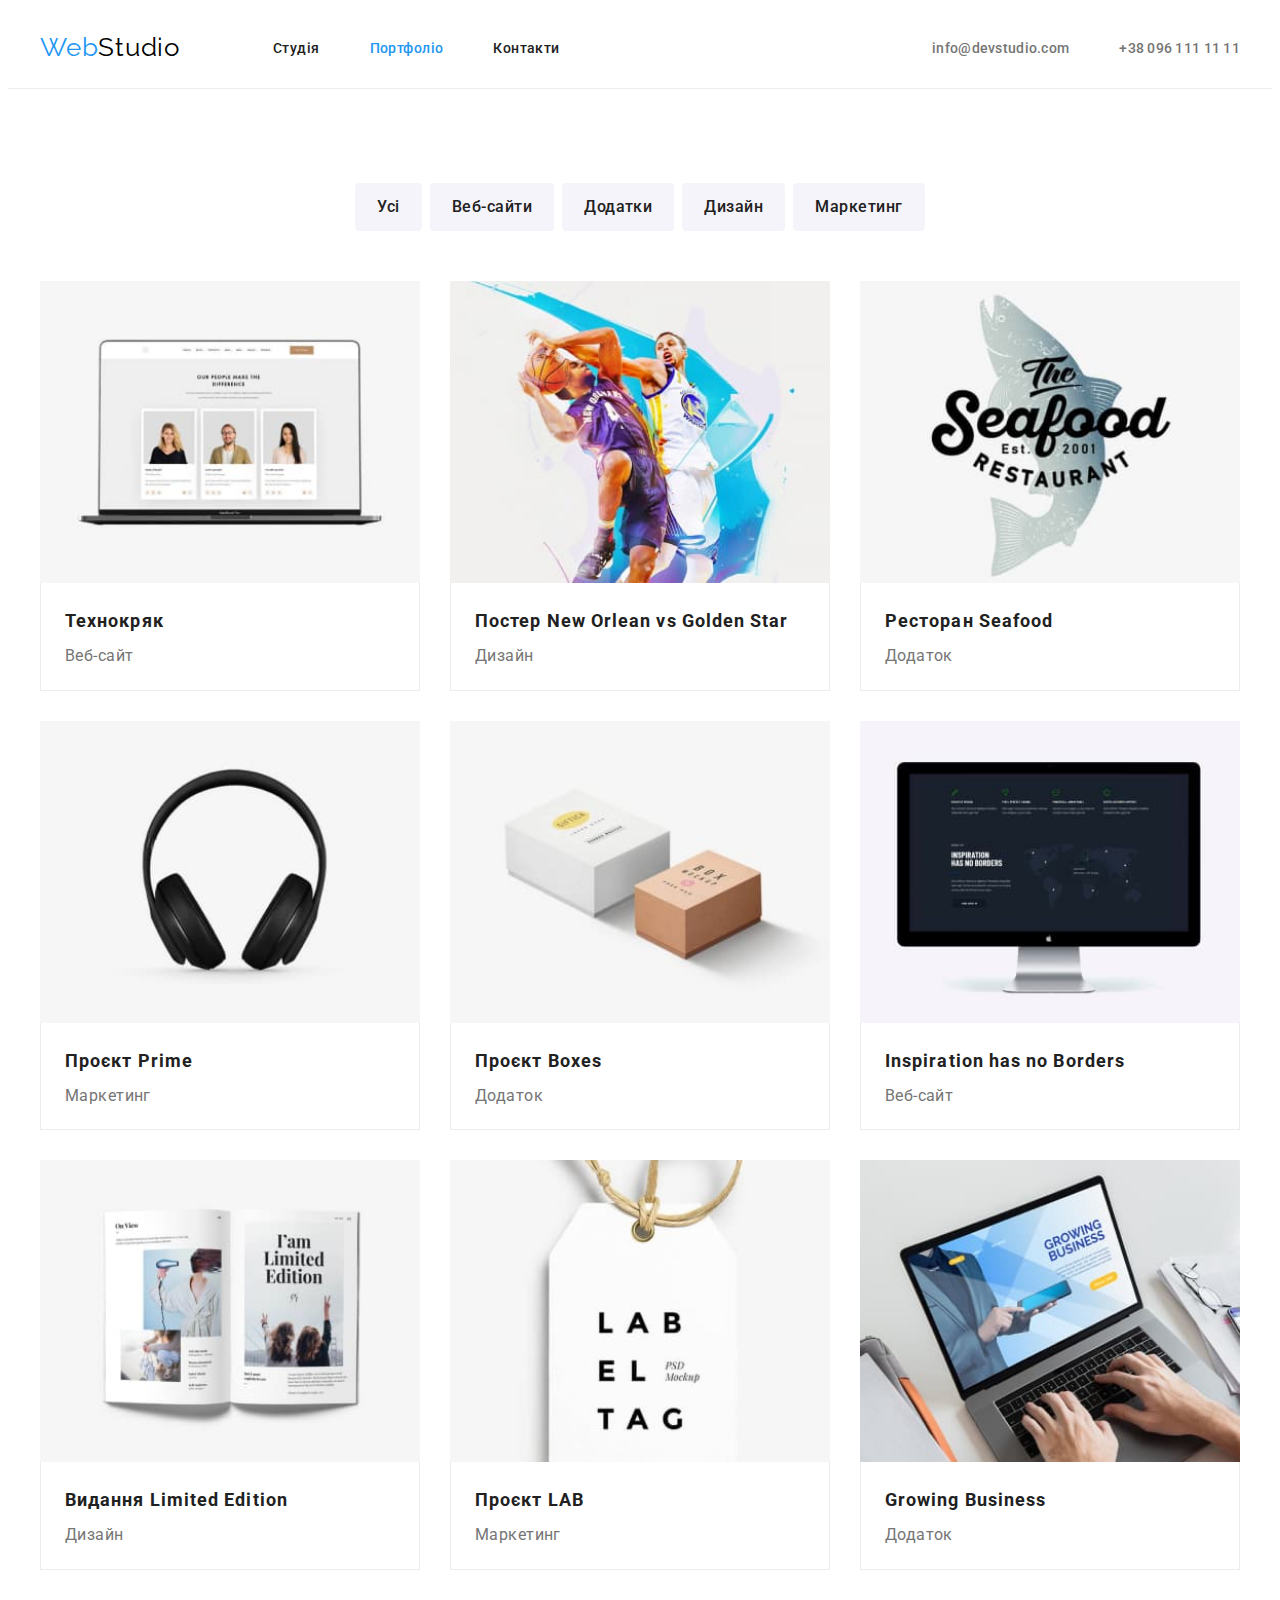
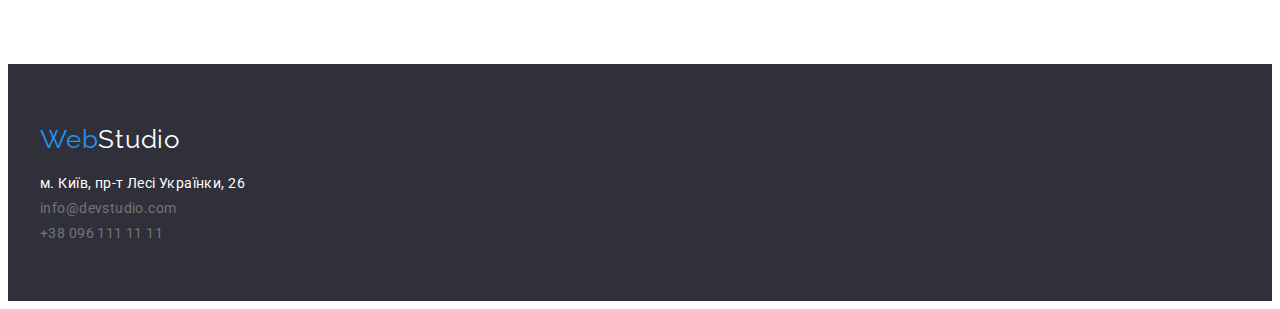
==== portfolio.html @ d1cfa1af "Initial commit" ====
<!DOCTYPE html>
<html lang="uk">
  <head>
    <meta charset="UTF-8" />
    <meta http-equiv="X-UA-Compatible" content="IE=edge" />
    <meta name="viewport" content="width=device-width, initial-scale=1.0" />
    <title>Portfolio</title>
    <!-- Fonts  -->
    <link rel="preconnect" href="https://fonts.googleapis.com" />
    <link rel="preconnect" href="https://fonts.gstatic.com" crossorigin />
    <link
      href="https://fonts.googleapis.com/css2?family=Raleway:wght@700&family=Roboto:wght@400;500;700;900&display=swap"
      rel="stylesheet"
    />
    <!-- Modern normalize  -->
    <link
      rel="stylesheet"
      href="https://cdnjs.cloudflare.com/ajax/libs/modern-normalize/1.1.0/modern-normalize.min.css"
      integrity="sha512-wpPYUAdjBVSE4KJnH1VR1HeZfpl1ub8YT/NKx4PuQ5NmX2tKuGu6U/JRp5y+Y8XG2tV+wKQpNHVUX03MfMFn9Q=="
      crossorigin="anonymous"
      referrerpolicy="no-referrer"
    />
    <!-- Custom style  -->
    <link rel="stylesheet" href="./css/styles.css" />
  </head>
  <body>
    <!-- header  -->
    <header class="portfolio header">
      <div class="container main-nav">
        <a class="logo link" href="./index.html"
          >Web<span class="logo-header-item">Studio</span></a
        >
        <!-- Nav  -->
        <nav>
          <ul class="site-nav list">
            <li class="item main-item">
              <a href="./index.html" class="link">Студія</a>
            </li>
            <li class="item">
              <a href="./portfolio.html" class="link current">Портфоліо</a>
            </li>
            <li class="item"><a href="" class="link">Контакти</a></li>
          </ul>
        </nav>
        <ul class="auth-nav list">
          <li class="item">
            <a href="mailto:info@devstudio.com" class="auth link"
              >info@devstudio.com</a
            >
          </li>
          <li class="item">
            <a href="tel:+380961111111" class="auth link">+38 096 111 11 11</a>
          </li>
        </ul>
      </div>
    </header>
    <main>
      <!-- Portfolio  -->
      <section class="section">
        <div class="container">
          <h1 class="visually-hidden">Портфоліо</h1>
          <ul class="list list-item">
            <li class="item">
              <button type="button" class="portfolio-btn">Усі</button>
            </li>
            <li class="item">
              <button type="button" class="portfolio-btn">Веб-сайти</button>
            </li>
            <li class="item">
              <button type="button" class="portfolio-btn">Додатки</button>
            </li>
            <li class="item">
              <button type="button" class="portfolio-btn">Дизайн</button>
            </li>
            <li class="item">
              <button type="button" class="portfolio-btn">Маркетинг</button>
            </li>
          </ul>
          <ul class="list portfolio-list">
            <li class="portfolio-item">
              <img
                src="./images/tech-img.jpg"
                alt="Приклад сайту"
                width="370"
                height="294"
              />
              <div class="portfolio-border">
                <h2 class="portfolio-title">Технокряк</h2>
                <p class="portfolio-text">Веб-сайт</p>
              </div>
            </li>
            <li class="portfolio-item">
              <img
                src="./images/poster-img.jpg"
                alt="Приклад дизайну постера"
                width="370"
                height="294"
              />
              <div class="portfolio-border">
                <h2 class="portfolio-title">
                  Постер New Orlean vs Golden Star
                </h2>
                <p class="portfolio-text">Дизайн</p>
              </div>
            </li>
            <li class="portfolio-item">
              <img
                src="./images/rest-img.jpg"
                alt="Лого морського ресторану"
                width="370"
                height="294"
              />
              <div class="portfolio-border">
                <h2 class="portfolio-title">Ресторан Seafood</h2>
                <p class="portfolio-text">Додаток</p>
              </div>
            </li>
            <li class="portfolio-item">
              <img
                src="./images/headphone-img.jpg"
                alt="Навушники"
                width="370"
                height="294"
              />
              <div class="portfolio-border">
                <h2 class="portfolio-title">Проєкт Prime</h2>
                <p class="portfolio-text">Маркетинг</p>
              </div>
            </li>
            <li class="portfolio-item">
              <img
                src="./images/boxes-img.jpg"
                alt="Коробки"
                width="370"
                height="294"
              />
              <div class="portfolio-border">
                <h2 class="portfolio-title">Проєкт Boxes</h2>
                <p class="portfolio-text">Додаток</p>
              </div>
            </li>
            <li class="portfolio-item">
              <img
                src="./images/website-img.jpg"
                alt="Приклад веб-сайту"
                width="370"
                height="294"
              />
              <div class="portfolio-border">
                <h2 class="portfolio-title">Inspiration has no Borders</h2>
                <p class="portfolio-text">Веб-сайт</p>
              </div>
            </li>
            <li class="portfolio-item">
              <img
                src="./images/edition-img.jpg"
                alt="Дизанерське видання"
                width="370"
                height="294"
              />
              <div class="portfolio-border">
                <h2 class="portfolio-title">Видання Limited Edition</h2>
                <p class="portfolio-text">Дизайн</p>
              </div>
            </li>
            <li class="portfolio-item">
              <img
                src="./images/project-img.jpg"
                alt="Проект Lab"
                width="370"
                height="294"
              />
              <div class="portfolio-border">
                <h2 class="portfolio-title">Проєкт LAB</h2>
                <p class="portfolio-text">Маркетинг</p>
              </div>
            </li>
            <li class="portfolio-item">
              <img
                src="./images/business-img.jpg"
                alt="Бізнес"
                width="370"
                height="294"
              />
              <div class="portfolio-border">
                <h2 class="portfolio-title">Growing Business</h2>
                <p class="portfolio-text">Додаток</p>
              </div>
            </li>
          </ul>
        </div>
      </section>
    </main>
    <!-- Footer  -->
    <footer class="footer">
      <div class="container">
        <a class="logo link logo-footer" href="./index.html"
          >Web<span class="logo-footer-item">Studio</span></a
        >
        <address class="address">
          <ul class="list footer-nav">
            <li class="item">
              <a
                class="address-item link"
                href="https://goo.gl/maps/oCzLAdrs8SPCSDjZA"
                rel="noopener noreferrer nofollow"
                target="_blank"
                >м. Київ, пр-т Лесі Українки, 26</a
              >
            </li>
            <li class="item">
              <a href="mailto:info@devstudio.com" class="footer-auth link"
                >info@devstudio.com</a
              >
            </li>
            <li class="item">
              <a href="tel:+380961111111" class="footer-auth link"
                >+38 096 111 11 11</a
              >
            </li>
          </ul>
        </address>
      </div>
    </footer>
  </body>
</html>
---- css/styles.css ----
:root {
  --main-title-color: #fff;
  --secondary-title-color: #212121;
  --main-btn-color: #2196f3;
  --main-btn-text-color: #fff;
  --secondary-btn-color: #f5f4fa;
  --secondary-btn-text-color: #212121;
  --accent-color: #2196f3;
  --logo-title-color: #000;
  --logo-footer-color: #fff;
  --description-color: #757575;
  --nav-text-color: #212121;
  --auth-text-color: #757575;
  --primary-bg-color: #fff;
  --secondary-bg-color: #f5f4fa;
  --secondary-background-color: #2f303a;
  --team-section-bg-color: #f5f4fa;
  --team-members-bg-color: #fff;
  --border-color: #ececec;
}
body {
  background-color: var(--primary-bg-color);
  font-family: "Roboto", sans-serif;
  letter-spacing: 0.03em;
  font-size: 14px;
}
h1,
h2,
h3,
h4,
h5,
h6,
p {
  margin: 0;
}
.list {
  list-style: none;
  margin: 0;
  padding: 0;
}
.link {
  text-decoration: none;
  margin: 0;
  padding: 0;
}
.visually-hidden {
  position: absolute;
  white-space: nowrap;
  width: 1px;
  height: 1px;
  overflow: hidden;
  border: 0px;
  padding: 0;
  clip: rect(0 0 0 0);
  clip-path: inset(50%);
  margin: -1px;
}
img {
  display: block;
  width: 100%;
  height: auto;
}
.section {
  padding-top: 94px;
  padding-bottom: 94px;
}
.container {
  width: 1200px;
  margin-left: auto;
  margin-right: auto;
  padding-right: 15px;
  padding-left: 15px;
  /* outline: 2px solid #030a4f; */
}

/* -----------header---------- */
/* logo */
.header {
  background-color: var(--main-title-color);
  border-bottom: 1px solid var(--border-color);
}

.logo {
  font-family: "Raleway", sans-serif;
  font-size: 26px;
  line-height: 1.2;
  color: var(--accent-color);
  letter-spacing: 0.03em;
}
.logo-header {
  padding-top: 25px;
  padding-bottom: 25px;
}
.logo-header-item {
  color: var(--logo-title-color);
}

/* site nav  */
.main-nav {
  display: flex;
  align-items: center;
}
.site-nav {
  display: flex;
}
.auth-nav {
  display: flex;
  margin-left: auto;
}
.auth-nav .item + .item {
  margin-left: 50px;
}
.main-item {
  margin-left: 93px;
}

/* .site-nav .item:not(:last-child){
  margin-right: 50px;
} */

.site-nav .item + .item {
  margin-left: 50px;
}
.site-nav .link {
  color: var(--nav-text-color);
  font-weight: 500;
}
.site-nav .link:hover,
.site-nav .link:focus {
  color: var(--accent-color);
}
.site-nav .link.current {
  color: var(--accent-color);
}
.header-link {
  padding-top: 32px;
  padding-bottom: 32px;
  display: block;
}
.auth {
  display: block;
  padding-top: 32px;
  padding-bottom: 32px;

  font-weight: 500;
  line-height: calc(16 / 14);
  letter-spacing: 0.02em;

  color: var(--auth-text-color);
}
.auth:hover,
.auth:focus {
  color: var(--accent-color);
}
/*  hero  */
.hero {
  background-color: var(--secondary-background-color);
  text-align: center;
  letter-spacing: 0.06em;
  padding-top: 200px;
  padding-bottom: 200px;
}
.hero-title {
  margin-bottom: 30px;
  margin-left: auto;
  margin-right: auto;
  width: 696px;

  font-weight: 900;
  font-size: 44px;
  line-height: calc(60 / 44);
  text-transform: uppercase;

  color: var(--main-title-color);
}
.hero-btn {
  min-width: 216px;
  min-height: 50px;
  padding: 9px 31px;

  font-family: inherit;
  font-weight: 700;
  font-size: 16px;
  line-height: calc(30 / 16);
  align-items: center;
  letter-spacing: 0.06em;

  cursor: pointer;
  background-color: var(--main-btn-color);
  color: var(--main-btn-text-color);
  border: 1px solid var(--accent-color);
  border-radius: 4px;
}
.hero-btn:hover,
.hero-btn:focus {
  background-color: var(--main-btn-text-color);
  color: var(--accent-color);
  border: 0;
}
/* features  */
.features-title {
  margin-bottom: 10px;

  font-weight: 700;
  font-size: 14px;
  line-height: calc(16 / 14);
  letter-spacing: 0.06em;
  text-transform: uppercase;

  color: var(--secondary-title-color);
}

.features-text {
  margin: 0;
  line-height: calc(24 / 14);
  color: var(--description-color);
}
.features {
  display: flex;
  gap: 30px;
}
.features-list {
  width: 270px;
}
/* about */
.about-section {
  padding-top: 0;
}
.section-title {
  font-weight: 700;
  font-size: 36px;
  line-height: calc(42 / 36);
  text-align: center;
  color: var(--secondary-title-color);
  margin-bottom: 50px;
}
.img-list {
  display: flex;
  gap: 30px;
}
/* team  */
.team {
  background: var(--team-section-bg-color);
  text-align: center;
  padding-bottom: 94px;
}
.member .team-member:not(:last-child) {
  margin-right: 30px;
}
.member {
  display: flex;
  justify-content: space-between;
}
.team-member {
  background: var(--team-members-bg-color);
  box-shadow: 0px 1px 3px rgba(0, 0, 0, 0.12), 0px 1px 1px rgba(0, 0, 0, 0.14),
    0px 2px 1px rgba(0, 0, 0, 0.2);
  border-radius: 0px 0px 4px 4px;
}
.team-item {
  padding-top: 30px;
  padding-bottom: 30px;
}

.team-list {
  font-weight: 500;
  font-size: 16px;
  line-height: calc(19 / 16);
  color: var(--secondary-title-color);
  margin-bottom: 10px;
}
.team-text {
  font-size: 16px;
  line-height: calc(19 / 16);
  color: var(--description-color);
}

/* footer  */
.footer {
  background: var(--secondary-background-color);
  padding-top: 60px;
  padding-bottom: 60px;
}
.logo-footer {
  display: inline-block;
  margin-bottom: 20px;
}
.logo-footer-item {
  color: var(--logo-footer-color);
  letter-spacing: 0.03em;
}
/* .logo {
  display: inline-block;
  margin-bottom: 20px;
} */
.address-item {
  font-style: normal;
  line-height: calc(16 / 14);
  letter-spacing: 0.03em;
  color: var(--main-title-color);
}
.address-item:hover,
.address-item:focus {
  color: var(--accent-color);
}
.footer-auth {
  font-style: normal;
  line-height: calc(16 / 14);
  color: var(--auth-text-color);
}
.footer-auth:hover,
.footer-auth:focus {
  color: var(--accent-color);
}
.footer-nav .item:not(:last-child) {
  margin-bottom: 9px;
}
/* portfolio  */

.list-item {
  display: flex;
  justify-content: center;
  margin-bottom: 50px;
}
.list-item .item + .item {
  margin-left: 8px;
}
/* button  */
.portfolio-btn {
  font-family: inherit;
  font-weight: 500;
  font-size: 16px;
  line-height: calc(26 / 16);
  text-align: center;
  cursor: pointer;
  color: var(--secondary-btn-text-color);
  background-color: var(--secondary-bg-color);
  border: 1px solid var(--secondary-btn-color);
  border-radius: 4px;
  letter-spacing: 0.03em;
  padding: 10px 21px;
}
.portfolio-btn:hover,
.portfolio-btn:focus {
  background-color: var(--accent-color);
  color: var(--main-btn-text-color);
}
.portfolio-title {
  font-weight: 700;
  font-size: 18px;
  line-height: calc(36 / 18);
  letter-spacing: 0.06em;
  color: var(--secondary-title-color);
  margin-bottom: 4px;
}
.portfolio-text {
  font-size: 16px;
  line-height: calc(30 / 18);
  color: var(--description-color);
}
.portfolio-list {
  display: flex;
  flex-wrap: wrap;
}
.portfolio-item {
  width: calc((100% - 60px) / 3);
  /* width: 370px; */
  margin-right: 30px;
  margin-bottom: 30px;
}
.portfolio-item:nth-child(3n) {
  margin-right: 0;
}
.portfolio-item:nth-last-child(-n + 3) {
  margin-bottom: 0;
}
.portfolio-border {
  border-left: 1px solid var(--border-color);
  border-right: 1px solid var(--border-color);
  border-bottom: 1px solid var(--border-color);
  padding: 20px 24px;
}
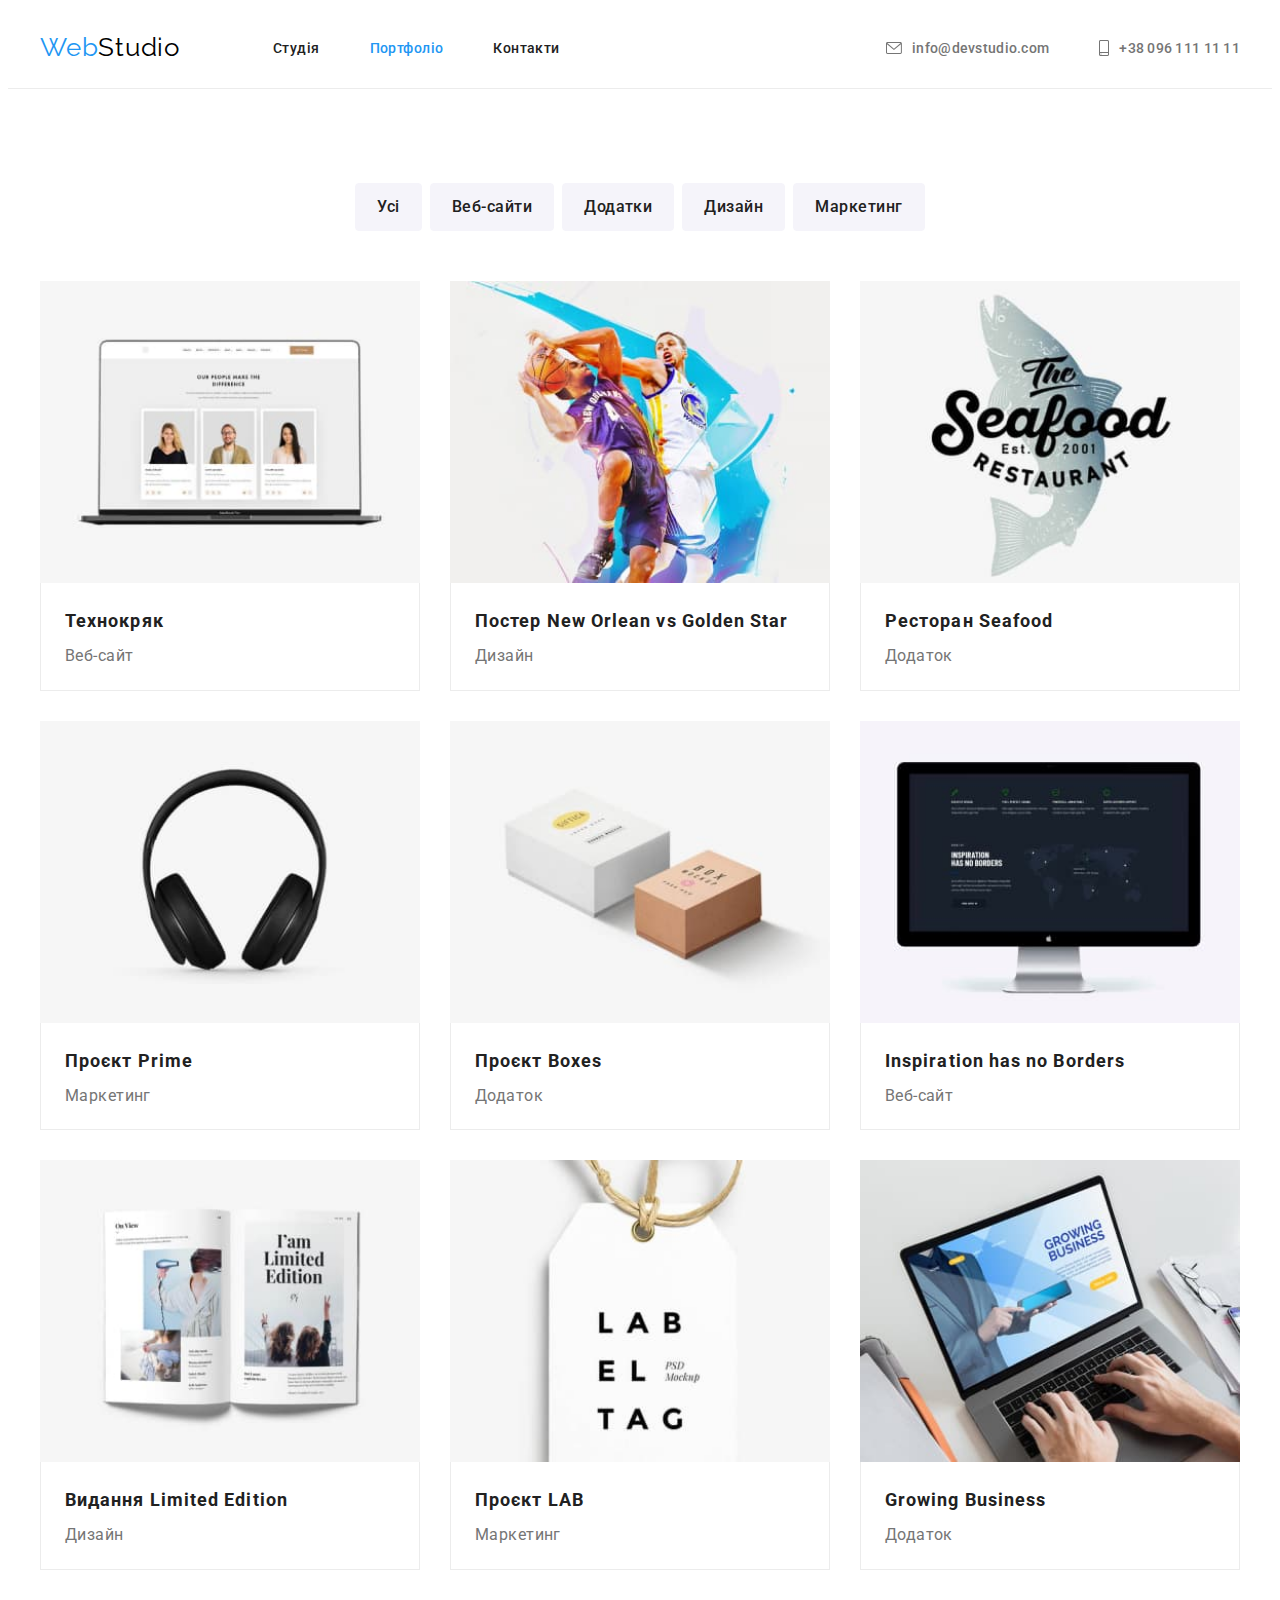
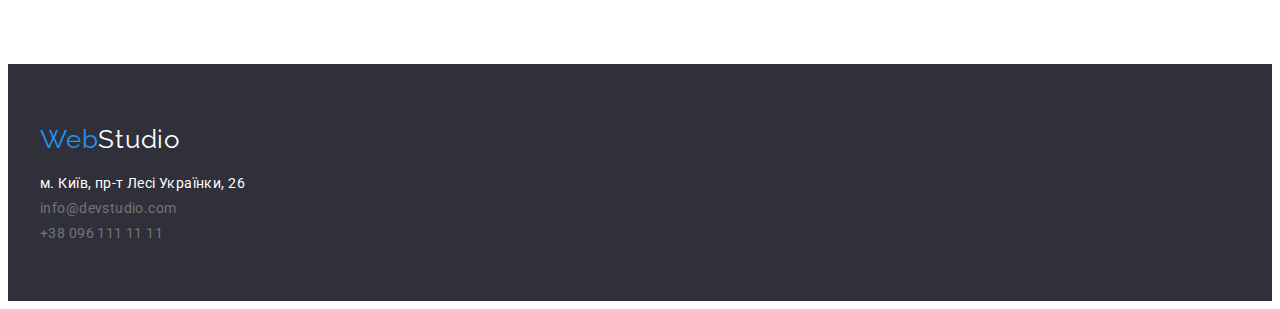
==== commit 3d75ec4d: "changed" ====
--- a/portfolio.html
+++ b/portfolio.html
@@ -44,12 +44,18 @@
         </nav>
         <ul class="auth-nav list">
           <li class="item">
-            <a href="mailto:info@devstudio.com" class="auth link"
-              >info@devstudio.com</a
-            >
+            <a href="mailto:info@devstudio.com" class="auth link">
+              <svg class="header-icon" width="16" height="12">
+                <use href="./images/icons.svg#icon-envelope"></use>
+              </svg>
+              info@devstudio.com</a>
           </li>
           <li class="item">
-            <a href="tel:+380961111111" class="auth link">+38 096 111 11 11</a>
+            <a href="tel:+380961111111" class="auth link">
+              <svg class="header-icon" width="10" height="16">
+                <use href="./images/icons.svg#icon-smartphone"></use>
+              </svg>
+              +38 096 111 11 11</a>
           </li>
         </ul>
       </div>
--- a/css/styles.css
+++ b/css/styles.css
@@ -17,6 +17,7 @@
   --team-section-bg-color: #f5f4fa;
   --team-members-bg-color: #fff;
   --border-color: #ececec;
+  --icons-color: #afb1b8;
 }
 body {
   background-color: var(--primary-bg-color);
@@ -137,8 +138,12 @@
   padding-bottom: 32px;
   display: block;
 }
+
 .auth {
-  display: block;
+  display: flex;
+  align-items: center;
+  gap: 10px;
+
   padding-top: 32px;
   padding-bottom: 32px;
 
@@ -152,14 +157,22 @@
 .auth:focus {
   color: var(--accent-color);
 }
+.header-icon {
+  fill: currentColor;
+}
+
 /*  hero  */
 .hero {
   background-color: var(--secondary-background-color);
+  background-image: url(../images/hero-bg-img.jpg);
+  background-repeat: no-repeat;
+  background-position: center;
   text-align: center;
   letter-spacing: 0.06em;
   padding-top: 200px;
   padding-bottom: 200px;
 }
+
 .hero-title {
   margin-bottom: 30px;
   margin-left: auto;
@@ -219,6 +232,17 @@
   display: flex;
   gap: 30px;
 }
+/* .features-list::before {
+  content: "";
+  display: inline-block;
+  width: 270px;
+  height: 120px;
+  background: var(--secondary-bg-color);
+  border-radius: 4px;
+  margin-bottom: 30px;
+  background-image: url(../images/icons.svg#icon-antenna);
+  background-size: contain;
+} */
 .features-list {
   width: 270px;
 }
@@ -273,8 +297,59 @@
   font-size: 16px;
   line-height: calc(19 / 16);
   color: var(--description-color);
-}
-
+  margin-bottom: 16px;
+}
+.socials {
+  display: flex;
+  justify-content: center;
+  align-items: center;
+  gap: 10px;
+}
+.socials-link {
+  display: flex;
+  justify-content: center;
+  align-items: center;
+  width: 44px;
+  height: 44px;
+  border-radius: 50%;
+  background-color: var(--primary-bg-color);
+}
+.socials-icon {
+  fill: var(--icons-color);
+}
+.socials-link:hover .socials-icon,
+.socials-link:focus .socials-icon {
+  fill: var(--main-title-color);
+}
+.socials-link:hover,
+.socials-link:focus {
+  background-color: var(--accent-color);
+}
+/* clients  */
+.clients {
+  display: flex;
+  justify-content: center;
+  align-items: center;
+  gap: 30px;
+}
+.clients-item {
+  width: 170px;
+  height: 92px;
+  border: 1px solid var(--icons-color);
+  border-radius: 4px;
+  padding: 16px 32px;
+}
+.clients-icon {
+  fill: var(--icons-color);
+}
+.clients-icon:hover,
+.clients-icon:focus {
+  fill: var(--accent-color);
+}
+.clients-item:hover,
+.clients-item:focus {
+  border: 1px solid var(--accent-color);
+}
 /* footer  */
 .footer {
   background: var(--secondary-background-color);
@@ -368,6 +443,11 @@
   margin-right: 30px;
   margin-bottom: 30px;
 }
+.portfolio-item:hover,
+.portfolio-item:focus {
+  box-shadow: 0px 1px 1px rgba(0, 0, 0, 0.12), 0px 4px 4px rgba(0, 0, 0, 0.06),
+    1px 4px 6px rgba(0, 0, 0, 0.16);
+}
 .portfolio-item:nth-child(3n) {
   margin-right: 0;
 }
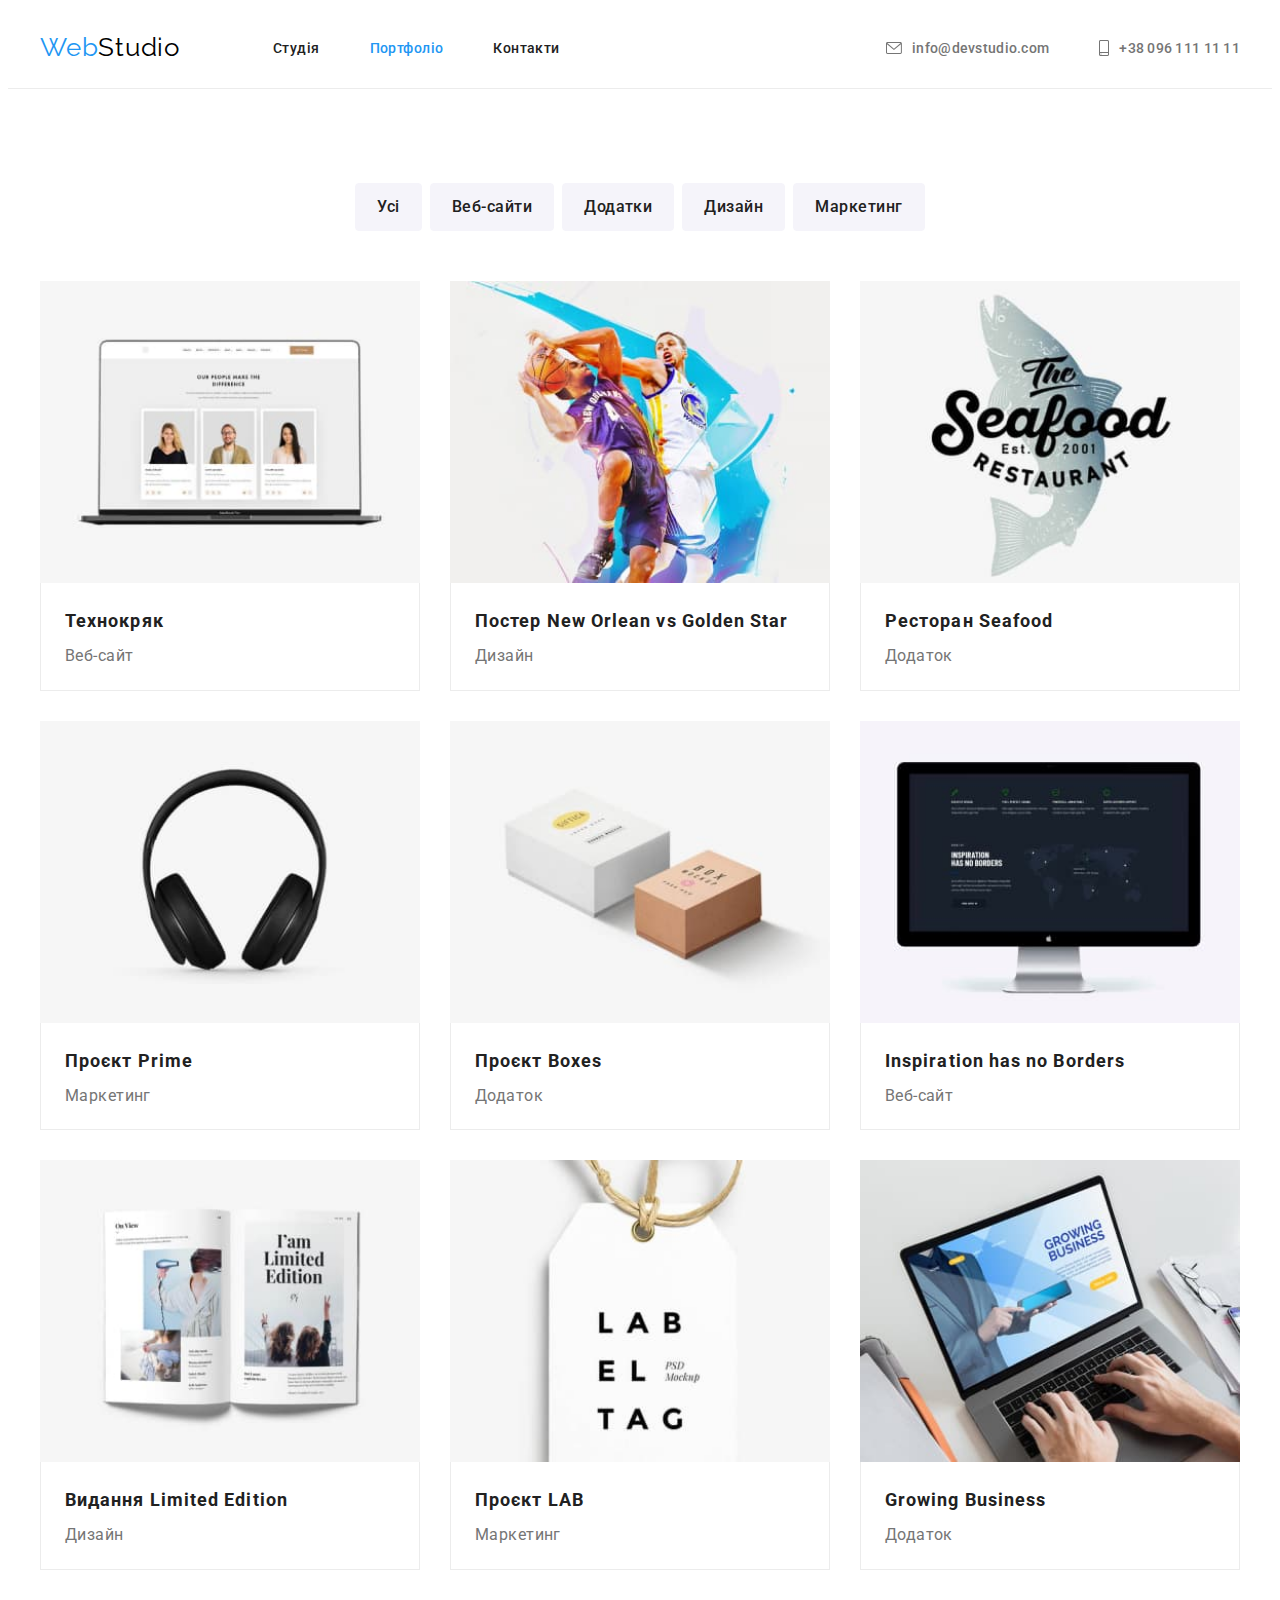
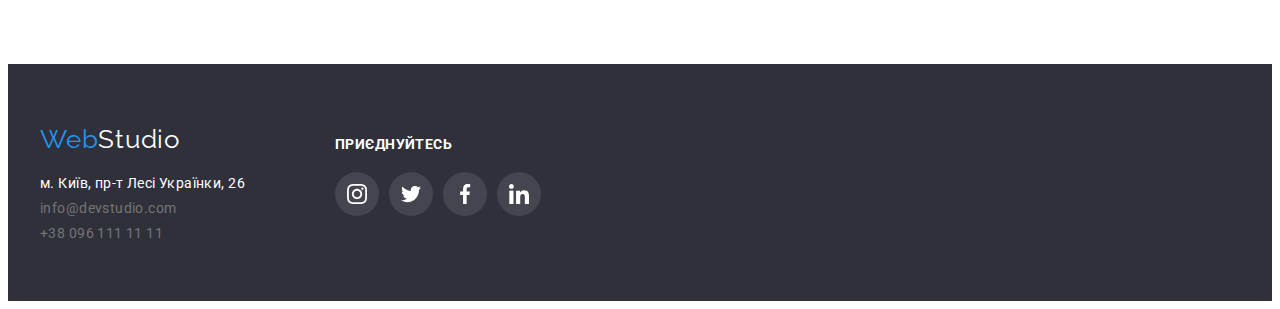
==== commit b01369c7: "виконане дз 4" ====
--- a/portfolio.html
+++ b/portfolio.html
@@ -34,12 +34,12 @@
         <nav>
           <ul class="site-nav list">
             <li class="item main-item">
-              <a href="./index.html" class="link">Студія</a>
-            </li>
-            <li class="item">
-              <a href="./portfolio.html" class="link current">Портфоліо</a>
-            </li>
-            <li class="item"><a href="" class="link">Контакти</a></li>
+              <a href="./index.html" class="link header-link">Студія</a>
+            </li>
+            <li class="item">
+              <a href="./portfolio.html" class="link current header-link">Портфоліо</a>
+            </li>
+            <li class="item"><a href="" class="link header-link">Контакти</a></li>
           </ul>
         </nav>
         <ul class="auth-nav list">
@@ -199,33 +199,92 @@
     </main>
     <!-- Footer  -->
     <footer class="footer">
-      <div class="container">
-        <a class="logo link logo-footer" href="./index.html"
-          >Web<span class="logo-footer-item">Studio</span></a
-        >
-        <address class="address">
-          <ul class="list footer-nav">
-            <li class="item">
-              <a
-                class="address-item link"
-                href="https://goo.gl/maps/oCzLAdrs8SPCSDjZA"
-                rel="noopener noreferrer nofollow"
-                target="_blank"
-                >м. Київ, пр-т Лесі Українки, 26</a
-              >
-            </li>
-            <li class="item">
-              <a href="mailto:info@devstudio.com" class="footer-auth link"
-                >info@devstudio.com</a
-              >
-            </li>
-            <li class="item">
-              <a href="tel:+380961111111" class="footer-auth link"
-                >+38 096 111 11 11</a
-              >
-            </li>
-          </ul>
-        </address>
+      <div class="container footer-group">
+        <section class="">
+          <a class="logo link logo-footer" href="./index.html"
+            >Web<span class="logo-footer-item">Studio</span></a
+          >
+          <address class="address">
+            <ul class="list footer-nav">
+              <li class="item">
+                <a
+                  class="address-item link"
+                  href="https://goo.gl/maps/oCzLAdrs8SPCSDjZA"
+                  rel="noopener noreferrer nofollow"
+                  target="_blank"
+                  >м. Київ, пр-т Лесі Українки, 26</a
+                >
+              </li>
+              <li class="item">
+                <a href="mailto:info@devstudio.com" class="footer-auth link"
+                  >info@devstudio.com</a
+                >
+              </li>
+              <li class="item">
+                <a href="tel:+380961111111" class="footer-auth link"
+                  >+38 096 111 11 11</a
+                >
+              </li>
+            </ul>
+          </address>
+        </section>
+        <section class="footer-contacts">
+          <h2 class="contacts-title">приєднуйтесь</h2>
+          <ul class="socials list">
+            <li class="socials-item">
+              <a
+                class="socials-link contacts-link link"
+                href="https://instagram.com"
+                target="_blank"
+                rel="noopener noreferrer"
+                aria-label="Instagram-icon"
+              >
+                <svg class="contacts-icon" width="20" height="20">
+                  <use href="./images/icons.svg#icon-instagram"></use>
+                </svg>
+              </a>
+            </li>
+            <li class="socials-item">
+              <a
+                class="socials-link contacts-link link"
+                href="https://twitter.com"
+                target="_blank"
+                rel="noopener noreferrer"
+                aria-label="Twitter icon"
+              >
+                <svg class="contacts-icon" width="20" height="20">
+                  <use href="./images/icons.svg#icon-twitter"></use>
+                </svg>
+              </a>
+            </li>
+            <li class="socials-item">
+              <a
+                class="socials-link contacts-link link"
+                href="https://facebook.com"
+                target="_blank"
+                rel="noopener noreferrer"
+                aria-label="Facebook icon"
+              >
+                <svg class="contacts-icon" width="20" height="20">
+                  <use href="./images/icons.svg#icon-facebook"></use>
+                </svg>
+              </a>
+            </li>
+            <li class="socials-item">
+              <a
+                class="socials-link contacts-link link"
+                href="https://twitter.com"
+                target="_blank"
+                rel="noopener noreferrer"
+                aria-label="Twitter icon"
+              >
+                <svg class="contacts-icon" width="20" height="20">
+                  <use href="./images/icons.svg#icon-linkedin"></use>
+                </svg>
+              </a>
+            </li>
+          </ul>
+        </section>
       </div>
     </footer>
   </body>
--- a/css/styles.css
+++ b/css/styles.css
@@ -164,9 +164,19 @@
 /*  hero  */
 .hero {
   background-color: var(--secondary-background-color);
-  background-image: url(../images/hero-bg-img.jpg);
+  background-image: linear-gradient(
+      to right,
+      rgba(47, 48, 58, 0.4),
+      rgba(47, 48, 58, 0.4)
+    ),
+    url(../images/bg-hero-img.jpg);
+  background-position: center;
   background-repeat: no-repeat;
-  background-position: center;
+  max-width: 1600px;
+  min-height: 600px;
+  margin-left: auto;
+  margin-right: auto;
+
   text-align: center;
   letter-spacing: 0.06em;
   padding-top: 200px;
@@ -232,17 +242,28 @@
   display: flex;
   gap: 30px;
 }
-/* .features-list::before {
+.features-list::before {
+  display: block;
   content: "";
-  display: inline-block;
-  width: 270px;
   height: 120px;
   background: var(--secondary-bg-color);
+  background-repeat: no-repeat;
+  background-position: center;
   border-radius: 4px;
   margin-bottom: 30px;
-  background-image: url(../images/icons.svg#icon-antenna);
-  background-size: contain;
-} */
+}
+.features-list:nth-child(1)::before {
+  background-image: url(../images/icon/antenna.svg);
+}
+.features-list:nth-child(2)::before {
+  background-image: url(../images/icon/clock.svg);
+}
+.features-list:nth-child(3)::before {
+  background-image: url(../images/icon/diagram.svg);
+}
+.features-list:nth-child(4)::before {
+  background-image: url(../images/icon/astronaut.svg);
+}
 .features-list {
   width: 270px;
 }
@@ -355,6 +376,9 @@
   background: var(--secondary-background-color);
   padding-top: 60px;
   padding-bottom: 60px;
+}
+.footer-group{
+  display: flex;
 }
 .logo-footer {
   display: inline-block;
@@ -389,6 +413,25 @@
 }
 .footer-nav .item:not(:last-child) {
   margin-bottom: 9px;
+}
+.address{
+  margin-right: 90px;
+}
+.contacts-title{
+  font-weight: 700;
+  font-size: 14px;
+  line-height: calc(16/14);
+  letter-spacing: 0.03em;
+  text-transform: uppercase;
+  color: var(--main-title-color);
+  margin-bottom: 20px;
+  margin-top: 12px;
+}
+.contacts-link{
+  background-color: rgba(255, 255, 255, 0.1);
+}
+.contacts-icon{
+  fill:#fff;
 }
 /* portfolio  */
 
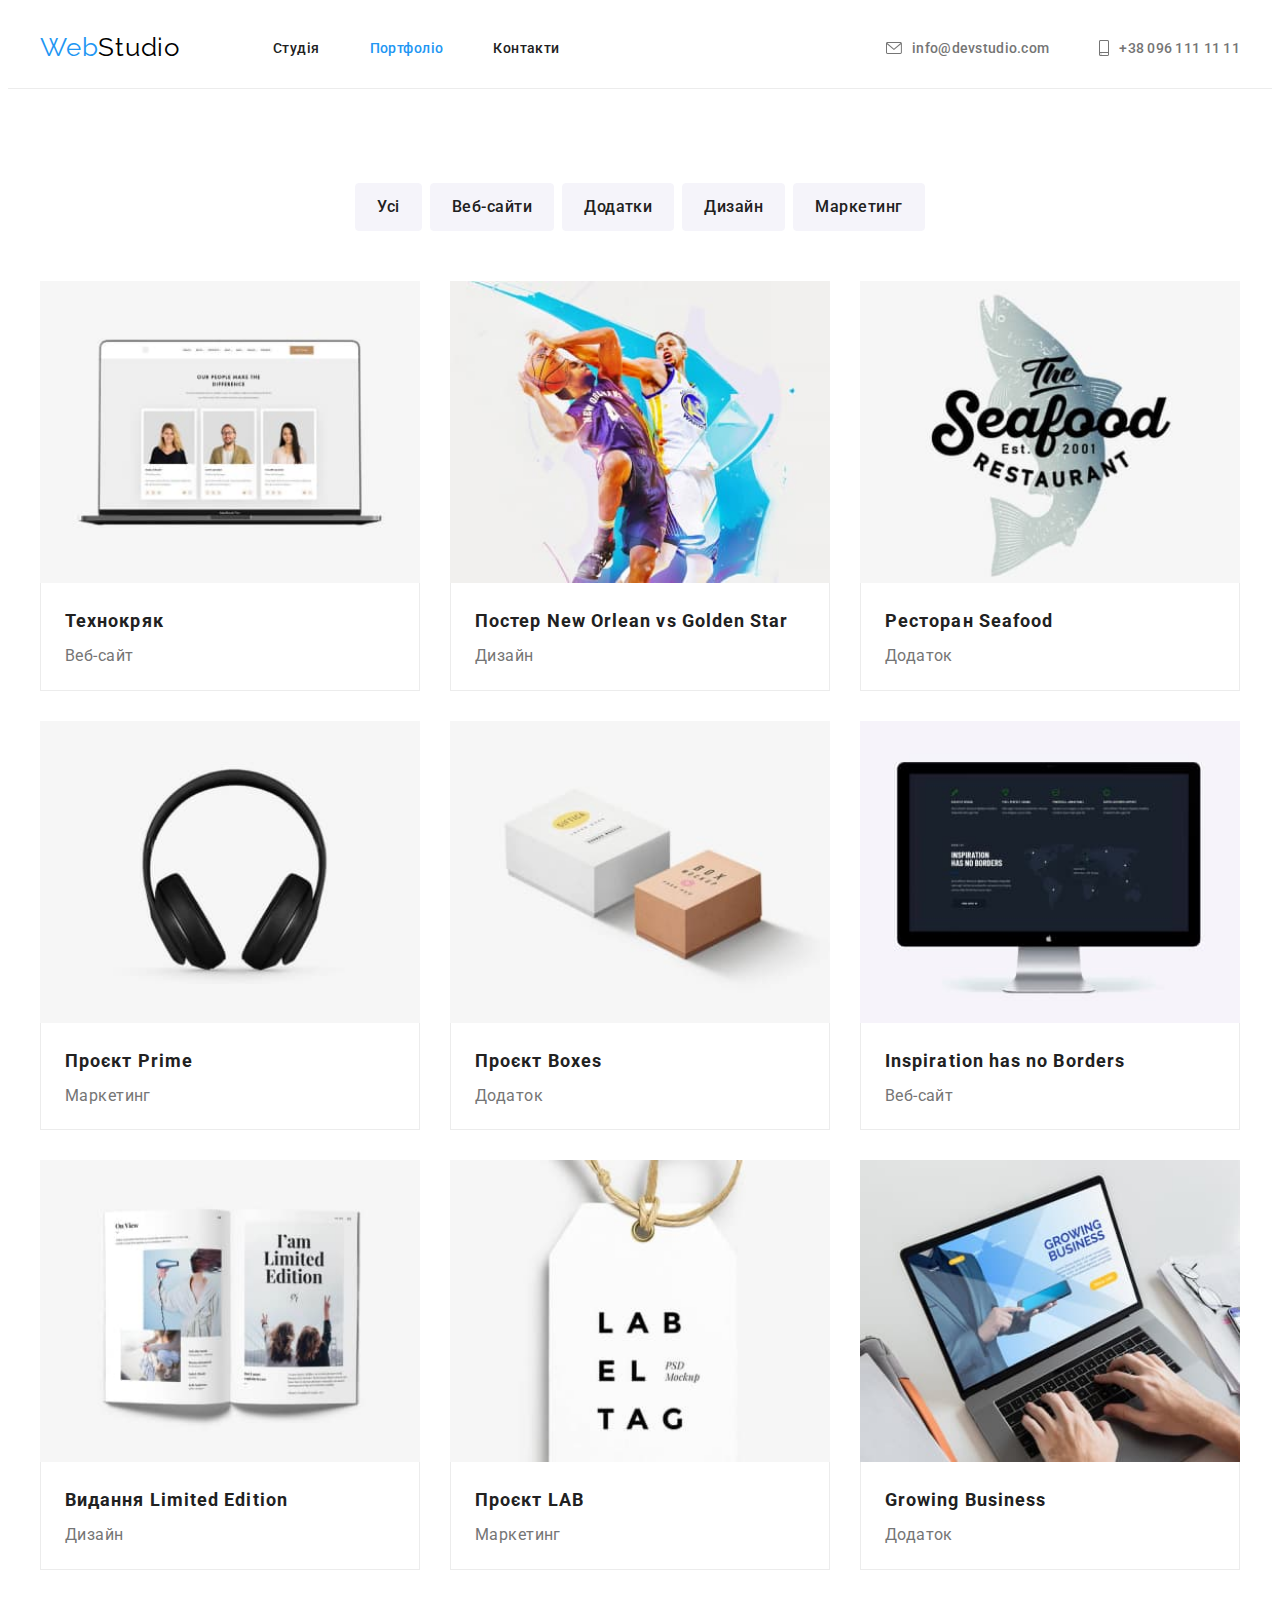
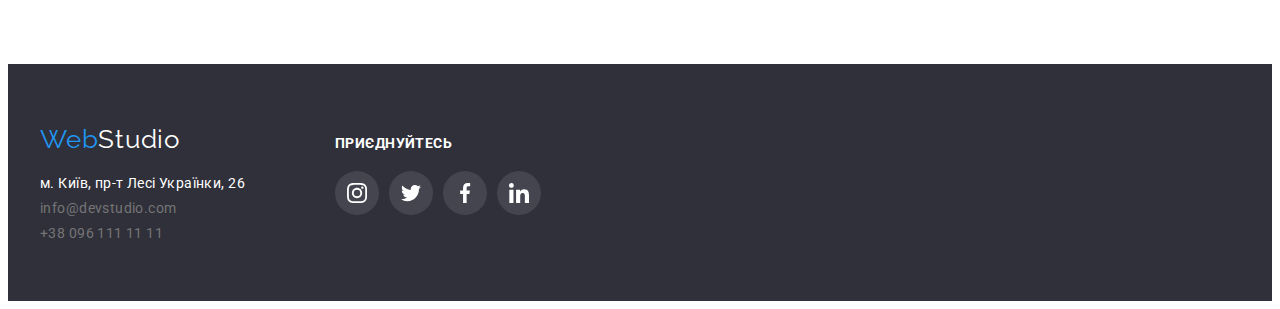
==== commit c3e68d15: "Update portfolio.html" ====
--- a/portfolio.html
+++ b/portfolio.html
@@ -200,7 +200,7 @@
     <!-- Footer  -->
     <footer class="footer">
       <div class="container footer-group">
-        <section class="">
+        <section class="footer-contacts">
           <a class="logo link logo-footer" href="./index.html"
             >Web<span class="logo-footer-item">Studio</span></a
           >
@@ -228,7 +228,7 @@
             </ul>
           </address>
         </section>
-        <section class="footer-contacts">
+        <section>
           <h2 class="contacts-title">приєднуйтесь</h2>
           <ul class="socials list">
             <li class="socials-item">
--- a/css/styles.css
+++ b/css/styles.css
@@ -353,32 +353,43 @@
   align-items: center;
   gap: 30px;
 }
-.clients-item {
+.clients-link {
+  display: flex;
+  justify-content: center;
+  align-items: center;
   width: 170px;
   height: 92px;
   border: 1px solid var(--icons-color);
   border-radius: 4px;
-  padding: 16px 32px;
-}
-.clients-icon {
-  fill: var(--icons-color);
-}
-.clients-icon:hover,
-.clients-icon:focus {
+  color: var(--icons-color)
+}
+.clients-link:hover, .clients-link:focus{
+  border-color: var(--accent-color);
+  color: var(--accent-color);
+}
+.clients-icon{
+  fill: currentColor;
+}
+/* fill: var(--icons-color); */
+/* 
+ .clients-icon:hover,
+ .clients-icon:focus {
   fill: var(--accent-color);
 }
 .clients-item:hover,
 .clients-item:focus {
   border: 1px solid var(--accent-color);
-}
+} */
+
 /* footer  */
 .footer {
   background: var(--secondary-background-color);
   padding-top: 60px;
   padding-bottom: 60px;
 }
-.footer-group{
-  display: flex;
+.footer-group {
+  display: flex;
+  align-items: baseline;
 }
 .logo-footer {
   display: inline-block;
@@ -414,24 +425,26 @@
 .footer-nav .item:not(:last-child) {
   margin-bottom: 9px;
 }
-.address{
+/* .address{
   margin-right: 90px;
-}
-.contacts-title{
+} */
+.footer-contacts {
+  margin-right: 90px;
+}
+.contacts-title {
   font-weight: 700;
   font-size: 14px;
-  line-height: calc(16/14);
+  line-height: calc(16 / 14);
   letter-spacing: 0.03em;
   text-transform: uppercase;
   color: var(--main-title-color);
   margin-bottom: 20px;
-  margin-top: 12px;
-}
-.contacts-link{
+}
+.contacts-link {
   background-color: rgba(255, 255, 255, 0.1);
 }
-.contacts-icon{
-  fill:#fff;
+.contacts-icon {
+  fill: #fff;
 }
 /* portfolio  */
 
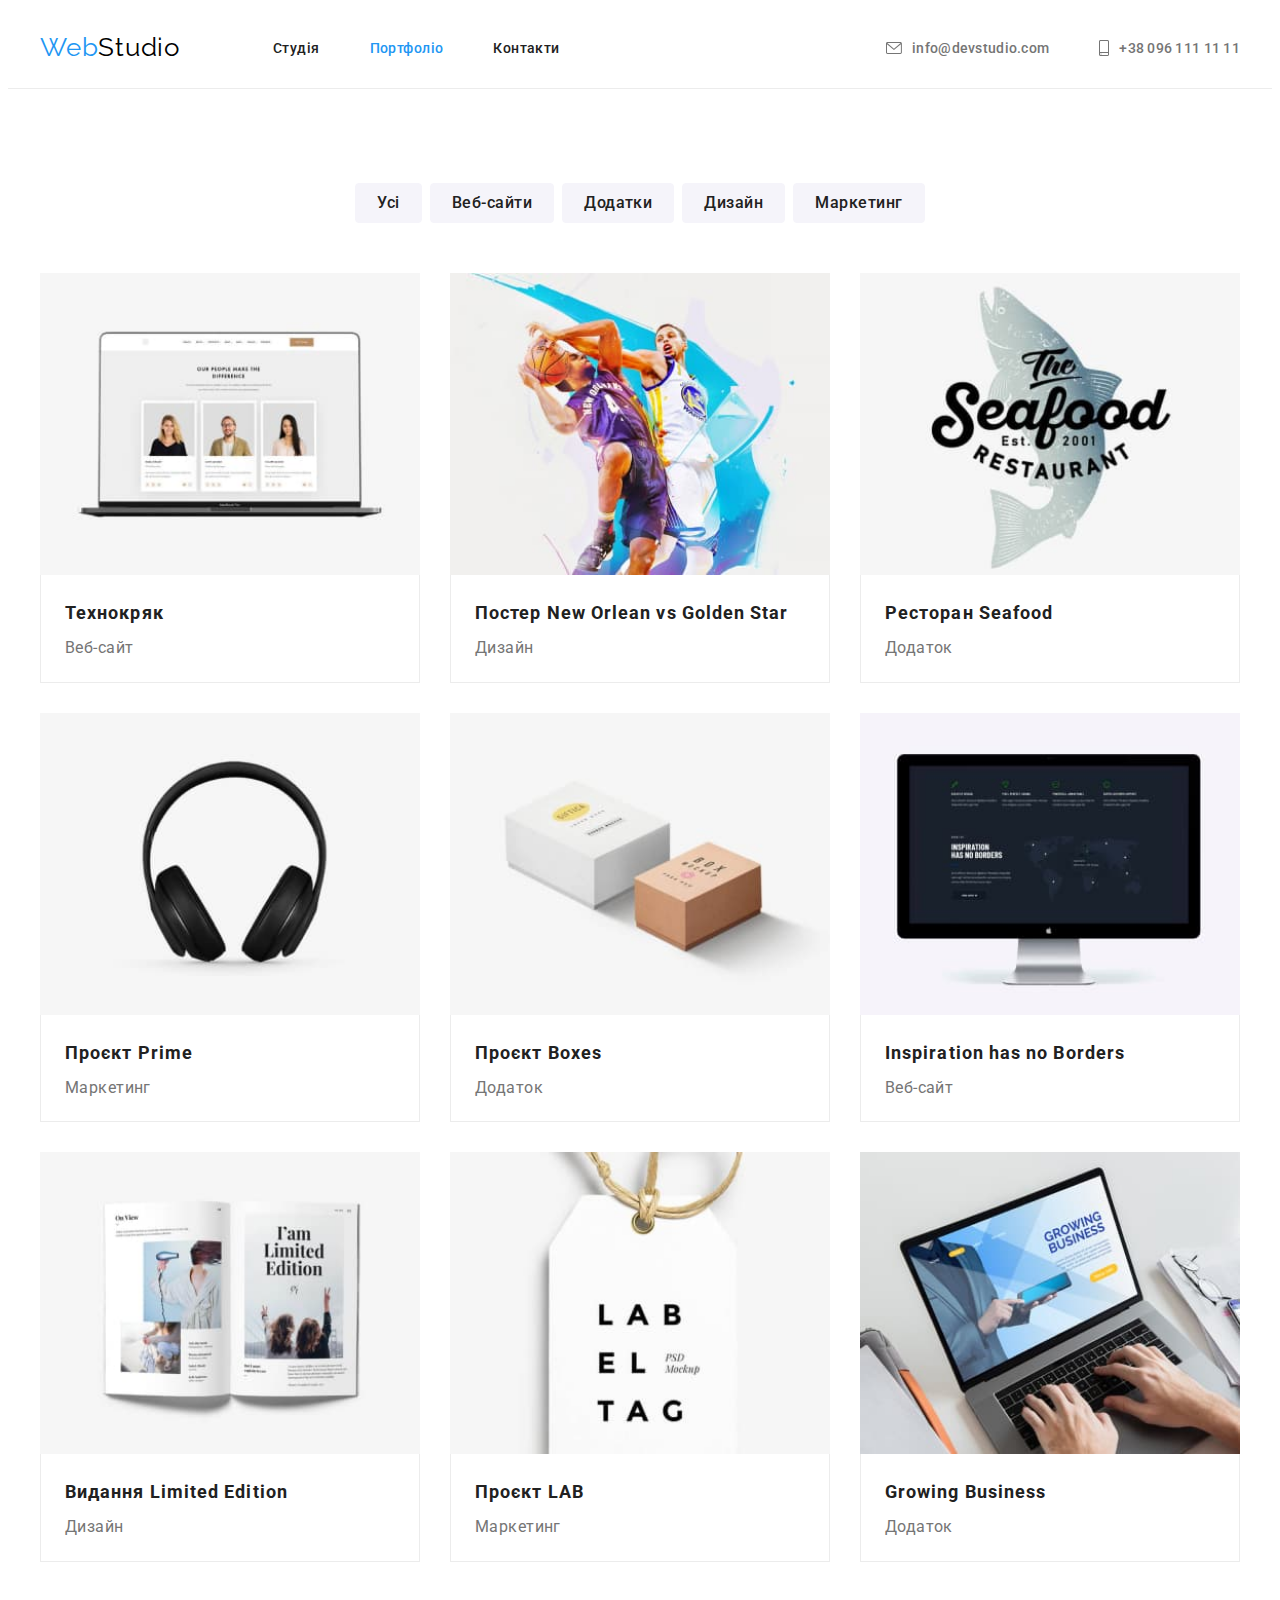
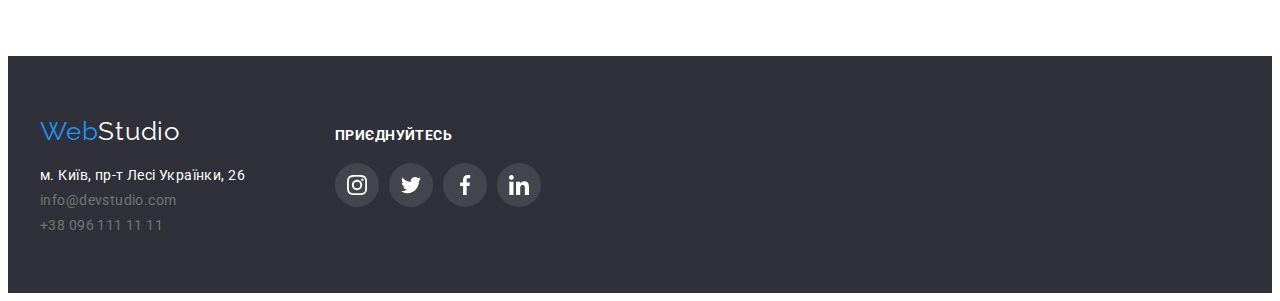
==== commit d8e92763: "changed" ====
--- a/portfolio.html
+++ b/portfolio.html
@@ -37,9 +37,13 @@
               <a href="./index.html" class="link header-link">Студія</a>
             </li>
             <li class="item">
-              <a href="./portfolio.html" class="link current header-link">Портфоліо</a>
-            </li>
-            <li class="item"><a href="" class="link header-link">Контакти</a></li>
+              <a href="./portfolio.html" class="link current header-link"
+                >Портфоліо</a
+              >
+            </li>
+            <li class="item">
+              <a href="" class="link header-link">Контакти</a>
+            </li>
           </ul>
         </nav>
         <ul class="auth-nav list">
@@ -48,14 +52,16 @@
               <svg class="header-icon" width="16" height="12">
                 <use href="./images/icons.svg#icon-envelope"></use>
               </svg>
-              info@devstudio.com</a>
+              info@devstudio.com</a
+            >
           </li>
           <li class="item">
             <a href="tel:+380961111111" class="auth link">
               <svg class="header-icon" width="10" height="16">
                 <use href="./images/icons.svg#icon-smartphone"></use>
               </svg>
-              +38 096 111 11 11</a>
+              +38 096 111 11 11</a
+            >
           </li>
         </ul>
       </div>
@@ -84,114 +90,132 @@
           </ul>
           <ul class="list portfolio-list">
             <li class="portfolio-item">
-              <img
-                src="./images/tech-img.jpg"
-                alt="Приклад сайту"
-                width="370"
-                height="294"
-              />
-              <div class="portfolio-border">
-                <h2 class="portfolio-title">Технокряк</h2>
-                <p class="portfolio-text">Веб-сайт</p>
-              </div>
-            </li>
-            <li class="portfolio-item">
-              <img
-                src="./images/poster-img.jpg"
-                alt="Приклад дизайну постера"
-                width="370"
-                height="294"
-              />
-              <div class="portfolio-border">
-                <h2 class="portfolio-title">
-                  Постер New Orlean vs Golden Star
-                </h2>
-                <p class="portfolio-text">Дизайн</p>
-              </div>
-            </li>
-            <li class="portfolio-item">
-              <img
-                src="./images/rest-img.jpg"
-                alt="Лого морського ресторану"
-                width="370"
-                height="294"
-              />
-              <div class="portfolio-border">
-                <h2 class="portfolio-title">Ресторан Seafood</h2>
-                <p class="portfolio-text">Додаток</p>
-              </div>
-            </li>
-            <li class="portfolio-item">
-              <img
-                src="./images/headphone-img.jpg"
-                alt="Навушники"
-                width="370"
-                height="294"
-              />
-              <div class="portfolio-border">
-                <h2 class="portfolio-title">Проєкт Prime</h2>
-                <p class="portfolio-text">Маркетинг</p>
-              </div>
-            </li>
-            <li class="portfolio-item">
-              <img
-                src="./images/boxes-img.jpg"
-                alt="Коробки"
-                width="370"
-                height="294"
-              />
-              <div class="portfolio-border">
-                <h2 class="portfolio-title">Проєкт Boxes</h2>
-                <p class="portfolio-text">Додаток</p>
-              </div>
-            </li>
-            <li class="portfolio-item">
-              <img
-                src="./images/website-img.jpg"
-                alt="Приклад веб-сайту"
-                width="370"
-                height="294"
-              />
-              <div class="portfolio-border">
-                <h2 class="portfolio-title">Inspiration has no Borders</h2>
-                <p class="portfolio-text">Веб-сайт</p>
-              </div>
-            </li>
-            <li class="portfolio-item">
-              <img
-                src="./images/edition-img.jpg"
-                alt="Дизанерське видання"
-                width="370"
-                height="294"
-              />
-              <div class="portfolio-border">
-                <h2 class="portfolio-title">Видання Limited Edition</h2>
-                <p class="portfolio-text">Дизайн</p>
-              </div>
-            </li>
-            <li class="portfolio-item">
-              <img
-                src="./images/project-img.jpg"
-                alt="Проект Lab"
-                width="370"
-                height="294"
-              />
-              <div class="portfolio-border">
-                <h2 class="portfolio-title">Проєкт LAB</h2>
-                <p class="portfolio-text">Маркетинг</p>
-              </div>
-            </li>
-            <li class="portfolio-item">
-              <img
-                src="./images/business-img.jpg"
-                alt="Бізнес"
-                width="370"
-                height="294"
-              />
-              <div class="portfolio-border">
-                <h2 class="portfolio-title">Growing Business</h2>
-                <p class="portfolio-text">Додаток</p>
-              </div>
+              <a href="" class="portfolio-link link">
+                <img
+                  src="./images/tech-img.jpg"
+                  alt="Приклад сайту"
+                  width="370"
+                  height="294"
+                />
+                <div class="portfolio-border">
+                  <h2 class="portfolio-title">Технокряк</h2>
+                  <p class="portfolio-text">Веб-сайт</p>
+                </div>
+              </a>
+            </li>
+            <li class="portfolio-item">
+              <a href="" class="portfolio-link link">
+                <img
+                  src="./images/poster-img.jpg"
+                  alt="Приклад дизайну постера"
+                  width="370"
+                  height="294"
+                />
+                <div class="portfolio-border">
+                  <h2 class="portfolio-title">
+                    Постер New Orlean vs Golden Star
+                  </h2>
+                  <p class="portfolio-text">Дизайн</p>
+                </div>
+              </a>
+            </li>
+            <li class="portfolio-item">
+              <a href="" class="portfolio-link link">
+                <img
+                  src="./images/rest-img.jpg"
+                  alt="Лого морського ресторану"
+                  width="370"
+                  height="294"
+                />
+                <div class="portfolio-border">
+                  <h2 class="portfolio-title">Ресторан Seafood</h2>
+                  <p class="portfolio-text">Додаток</p>
+                </div>
+              </a>
+            </li>
+            <li class="portfolio-item">
+              <a href="" class="portfolio-link link">
+                <img
+                  src="./images/headphone-img.jpg"
+                  alt="Навушники"
+                  width="370"
+                  height="294"
+                />
+                <div class="portfolio-border">
+                  <h2 class="portfolio-title">Проєкт Prime</h2>
+                  <p class="portfolio-text">Маркетинг</p>
+                </div>
+              </a>
+            </li>
+            <li class="portfolio-item">
+              <a href="" class="portfolio-link link">
+                <img
+                  src="./images/boxes-img.jpg"
+                  alt="Коробки"
+                  width="370"
+                  height="294"
+                />
+                <div class="portfolio-border">
+                  <h2 class="portfolio-title">Проєкт Boxes</h2>
+                  <p class="portfolio-text">Додаток</p>
+                </div>
+              </a>
+            </li>
+            <li class="portfolio-item">
+              <a href="" class="portfolio-link link">
+                <img
+                  src="./images/website-img.jpg"
+                  alt="Приклад веб-сайту"
+                  width="370"
+                  height="294"
+                />
+                <div class="portfolio-border">
+                  <h2 class="portfolio-title">Inspiration has no Borders</h2>
+                  <p class="portfolio-text">Веб-сайт</p>
+                </div>
+              </a>
+            </li>
+            <li class="portfolio-item">
+              <a href="" class="portfolio-link link">
+                <img
+                  src="./images/edition-img.jpg"
+                  alt="Дизанерське видання"
+                  width="370"
+                  height="294"
+                />
+                <div class="portfolio-border">
+                  <h2 class="portfolio-title">Видання Limited Edition</h2>
+                  <p class="portfolio-text">Дизайн</p>
+                </div>
+              </a>
+            </li>
+            <li class="portfolio-item">
+              <a href="" class="portfolio-link link">
+                <img
+                  src="./images/project-img.jpg"
+                  alt="Проект Lab"
+                  width="370"
+                  height="294"
+                />
+                <div class="portfolio-border">
+                  <h2 class="portfolio-title">Проєкт LAB</h2>
+                  <p class="portfolio-text">Маркетинг</p>
+                </div>
+              </a>
+            </li>
+            <li class="portfolio-item">
+              <a href="" class="portfolio-link link">
+                <img
+                  src="./images/business-img.jpg"
+                  alt="Бізнес"
+                  width="370"
+                  height="294"
+                />
+                <div class="portfolio-border">
+                  <h2 class="portfolio-title">Growing Business</h2>
+                  <p class="portfolio-text">Додаток</p>
+                </div>
+              </a>
             </li>
           </ul>
         </div>
@@ -200,7 +224,7 @@
     <!-- Footer  -->
     <footer class="footer">
       <div class="container footer-group">
-        <section class="footer-contacts">
+        <div class="footer-contacts">
           <a class="logo link logo-footer" href="./index.html"
             >Web<span class="logo-footer-item">Studio</span></a
           >
@@ -227,9 +251,9 @@
               </li>
             </ul>
           </address>
-        </section>
-        <section>
-          <h2 class="contacts-title">приєднуйтесь</h2>
+        </div>
+        <div class="contacts">
+          <strong class="contacts-title">приєднуйтесь</strong>
           <ul class="socials list">
             <li class="socials-item">
               <a
@@ -284,7 +308,7 @@
               </a>
             </li>
           </ul>
-        </section>
+        </div>
       </div>
     </footer>
   </body>
--- a/css/styles.css
+++ b/css/styles.css
@@ -326,12 +326,16 @@
   align-items: center;
   gap: 10px;
 }
-.socials-link {
-  display: flex;
-  justify-content: center;
-  align-items: center;
+.socials-item{
   width: 44px;
   height: 44px;
+}
+.socials-link {
+  display: flex;
+  justify-content: center;
+  align-items: center;
+  width: 100%;
+  height: 100%;
   border-radius: 50%;
   background-color: var(--primary-bg-color);
 }
@@ -353,21 +357,26 @@
   align-items: center;
   gap: 30px;
 }
-.clients-link {
-  display: flex;
-  justify-content: center;
-  align-items: center;
+.clients-item{
   width: 170px;
   height: 92px;
+}
+.clients-link {
+  display: flex;
+  justify-content: center;
+  align-items: center;
+  width: 100%;
+  height: 100%;
   border: 1px solid var(--icons-color);
   border-radius: 4px;
-  color: var(--icons-color)
-}
-.clients-link:hover, .clients-link:focus{
+  color: var(--icons-color);
+}
+.clients-link:hover,
+.clients-link:focus {
   border-color: var(--accent-color);
   color: var(--accent-color);
 }
-.clients-icon{
+.clients-icon {
   fill: currentColor;
 }
 /* fill: var(--icons-color); */
@@ -432,6 +441,7 @@
   margin-right: 90px;
 }
 .contacts-title {
+  display: block;
   font-weight: 700;
   font-size: 14px;
   line-height: calc(16 / 14);
@@ -469,12 +479,15 @@
   border: 1px solid var(--secondary-btn-color);
   border-radius: 4px;
   letter-spacing: 0.03em;
-  padding: 10px 21px;
+  padding: 6px 21px;
 }
 .portfolio-btn:hover,
 .portfolio-btn:focus {
   background-color: var(--accent-color);
   color: var(--main-btn-text-color);
+  box-shadow: 0px 3px 1px rgba(0, 0, 0, 0.1), 0px 1px 2px rgba(0, 0, 0, 0.08),
+    0px 2px 2px rgba(0, 0, 0, 0.12);
+    border-color: transparent;
 }
 .portfolio-title {
   font-weight: 700;
@@ -499,8 +512,11 @@
   margin-right: 30px;
   margin-bottom: 30px;
 }
-.portfolio-item:hover,
-.portfolio-item:focus {
+.portfolio-link{
+  display: block;
+}
+.portfolio-link:hover,
+.portfolio-link:focus {
   box-shadow: 0px 1px 1px rgba(0, 0, 0, 0.12), 0px 4px 4px rgba(0, 0, 0, 0.06),
     1px 4px 6px rgba(0, 0, 0, 0.16);
 }
